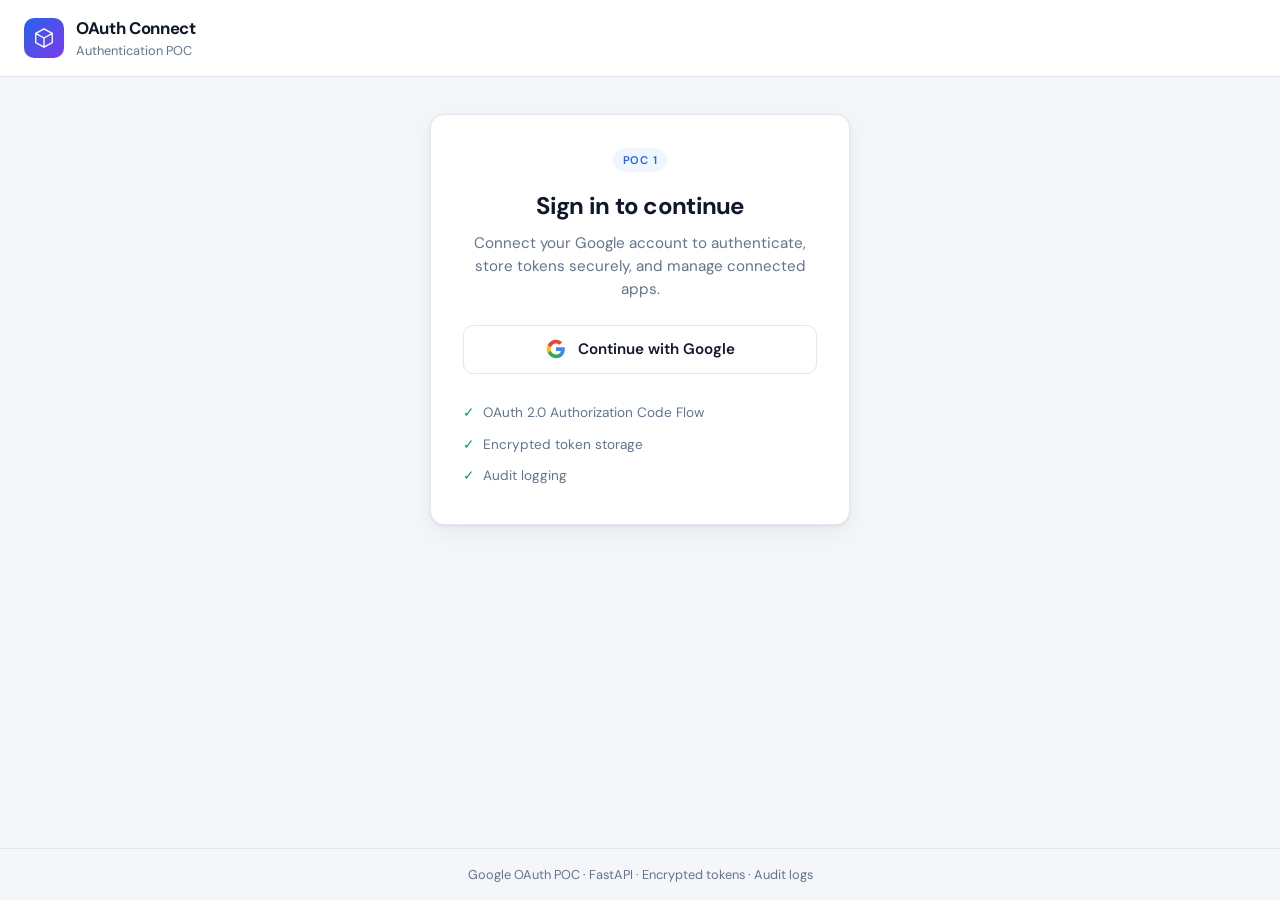
==== static/index.html @ 6852801d "Initial FastAPI Google OAuth implementation" ====
<!DOCTYPE html>
<html lang="en">
<head>
  <meta charset="UTF-8" />
  <meta name="viewport" content="width=device-width, initial-scale=1.0" />
  <title>Google OAuth POC</title>
  <link rel="preconnect" href="https://fonts.googleapis.com" />
  <link rel="preconnect" href="https://fonts.gstatic.com" crossorigin />
  <link href="https://fonts.googleapis.com/css2?family=DM+Sans:ital,opsz,wght@0,9..40,400;0,9..40,500;0,9..40,600;0,9..40,700;1,9..40,400&display=swap" rel="stylesheet" />
  <link rel="stylesheet" href="/static/css/styles.css" />
</head>
<body>
  <div class="app">
    <header class="header">
      <div class="brand">
        <div class="brand-icon" aria-hidden="true">
          <svg viewBox="0 0 24 24" fill="none" xmlns="http://www.w3.org/2000/svg">
            <path d="M12 2L3 7v10l9 5 9-5V7l-9-5z" stroke="currentColor" stroke-width="1.5" stroke-linejoin="round"/>
            <path d="M12 22V12M3 7l9 5 9-5" stroke="currentColor" stroke-width="1.5" stroke-linejoin="round"/>
          </svg>
        </div>
        <div>
          <h1 class="brand-title">OAuth Connect</h1>
          <p class="brand-subtitle">Authentication POC</p>
        </div>
      </div>
      <nav class="header-nav" id="header-nav" hidden>
        <span class="header-user" id="header-user"></span>
      </nav>
    </header>

    <main class="main">
      <!-- Loading -->
      <section class="panel panel-center" id="view-loading">
        <div class="spinner" aria-label="Loading"></div>
        <p class="muted">Checking session…</p>
      </section>

      <!-- Login -->
      <section class="panel panel-center" id="view-login" hidden>
        <div class="login-card">
          <div class="login-badge">POC 1</div>
          <h2 class="login-title">Sign in to continue</h2>
          <p class="login-desc">
            Connect your Google account to authenticate, store tokens securely,
            and manage connected apps.
          </p>
          <a href="/auth/google/login" class="btn-google" id="btn-google-login">
            <svg class="google-icon" viewBox="0 0 24 24" aria-hidden="true">
              <path fill="#4285F4" d="M22.56 12.25c0-.78-.07-1.53-.2-2.25H12v4.26h5.92a5.06 5.06 0 0 1-2.2 3.32v2.77h3.57c2.08-1.92 3.28-4.74 3.28-8.1z"/>
              <path fill="#34A853" d="M12 23c2.97 0 5.46-.98 7.28-2.66l-3.57-2.77c-.98.66-2.23 1.06-3.71 1.06-2.86 0-5.29-1.93-6.16-4.53H2.18v2.84C3.99 20.53 7.7 23 12 23z"/>
              <path fill="#FBBC05" d="M5.84 14.09c-.22-.66-.35-1.36-.35-2.09s.13-1.43.35-2.09V7.07H2.18C1.43 8.55 1 10.22 1 12s.43 3.45 1.18 4.93l2.85-2.22.81-.62z"/>
              <path fill="#EA4335" d="M12 5.38c1.62 0 3.06.56 4.21 1.64l3.15-3.15C17.45 2.09 14.97 1 12 1 7.7 1 3.99 3.47 2.18 7.07l3.66 2.84c.87-2.6 3.3-4.53 6.16-4.53z"/>
            </svg>
            Continue with Google
          </a>
          <ul class="feature-list">
            <li>OAuth 2.0 Authorization Code Flow</li>
            <li>Encrypted token storage</li>
            <li>Audit logging</li>
          </ul>
        </div>
      </section>

      <!-- Dashboard -->
      <section class="dashboard" id="view-dashboard" hidden>
        <div class="alert alert-success" id="alert-success" hidden role="alert"></div>

        <div class="grid">
          <!-- Profile -->
          <article class="card">
            <div class="card-header">
              <h2>Profile</h2>
              <span class="badge badge-success">Authenticated</span>
            </div>
            <div class="profile">
              <img class="profile-avatar" id="profile-avatar" src="" alt="" hidden />
              <div class="profile-avatar profile-avatar-fallback" id="profile-avatar-fallback" aria-hidden="true"></div>
              <div class="profile-info">
                <h3 class="profile-name" id="profile-name"></h3>
                <p class="profile-email" id="profile-email"></p>
                <p class="profile-meta muted">User ID: <span id="profile-id"></span></p>
              </div>
            </div>
          </article>

          <!-- Connected apps -->
          <article class="card">
            <div class="card-header">
              <h2>Connected Apps</h2>
              <button type="button" class="btn-icon" id="btn-refresh" title="Refresh">
                <svg viewBox="0 0 24 24" fill="none" stroke="currentColor" stroke-width="2">
                  <path d="M23 4v6h-6M1 20v-6h6"/>
                  <path d="M3.51 9a9 9 0 0 1 14.85-3.36L23 10M1 14l4.64 4.36A9 9 0 0 0 20.49 15"/>
                </svg>
              </button>
            </div>
            <div class="connected-list" id="connected-list">
              <p class="muted empty-state">Loading connected apps…</p>
            </div>
          </article>

          <!-- Actions -->
          <article class="card card-wide">
            <div class="card-header">
              <h2>Account Actions</h2>
            </div>
            <p class="card-desc muted">
              Disconnecting removes stored OAuth tokens from the database and marks
              the Google connection as disconnected. Audit logs are preserved.
            </p>
            <div class="actions">
              <button type="button" class="btn btn-danger" id="btn-disconnect">
                Disconnect Google
              </button>
            </div>
          </article>
        </div>
      </section>
    </main>

    <footer class="footer">
      <p>Google OAuth POC · FastAPI · Encrypted tokens · Audit logs</p>
    </footer>
  </div>

  <!-- Toast container -->
  <div class="toast-container" id="toast-container" aria-live="polite"></div>

  <!-- Disconnect confirmation modal -->
  <dialog class="modal" id="modal-disconnect">
    <form method="dialog" class="modal-content">
      <h3>Disconnect Google?</h3>
      <p class="muted">Stored tokens will be deleted. You can reconnect anytime.</p>
      <div class="modal-actions">
        <button type="button" class="btn btn-secondary" id="modal-cancel">Cancel</button>
        <button type="button" class="btn btn-danger" id="modal-confirm">Disconnect</button>
      </div>
    </form>
  </dialog>

  <script src="/static/js/app.js" type="module"></script>
</body>
</html>
---- static/css/styles.css ----
:root {
  --bg: #f4f6f9;
  --surface: #ffffff;
  --surface-2: #f8fafc;
  --border: #e2e8f0;
  --text: #0f172a;
  --text-muted: #64748b;
  --primary: #2563eb;
  --primary-hover: #1d4ed8;
  --success: #059669;
  --success-bg: #ecfdf5;
  --danger: #dc2626;
  --danger-hover: #b91c1c;
  --danger-bg: #fef2f2;
  --shadow: 0 1px 3px rgba(15, 23, 42, 0.08), 0 8px 24px rgba(15, 23, 42, 0.06);
  --radius: 14px;
  --font: "DM Sans", system-ui, -apple-system, sans-serif;
}

*,
*::before,
*::after {
  box-sizing: border-box;
}

[hidden] {
  display: none !important;
}


html,
body {
  margin: 0;
  min-height: 100%;
}

body {
  font-family: var(--font);
  background: var(--bg);
  color: var(--text);
  line-height: 1.5;
}

.app {
  min-height: 100vh;
  display: flex;
  flex-direction: column;
}

/* Header */
.header {
  display: flex;
  align-items: center;
  justify-content: space-between;
  padding: 1rem 1.5rem;
  background: var(--surface);
  border-bottom: 1px solid var(--border);
}

.brand {
  display: flex;
  align-items: center;
  gap: 0.75rem;
}

.brand-icon {
  width: 40px;
  height: 40px;
  display: grid;
  place-items: center;
  background: linear-gradient(135deg, #2563eb, #7c3aed);
  color: white;
  border-radius: 10px;
}

.brand-icon svg {
  width: 22px;
  height: 22px;
}

.brand-title {
  margin: 0;
  font-size: 1.05rem;
  font-weight: 700;
  letter-spacing: -0.02em;
}

.brand-subtitle {
  margin: 0;
  font-size: 0.8rem;
  color: var(--text-muted);
}

.header-user {
  font-size: 0.875rem;
  color: var(--text-muted);
}

/* Main */
.main {
  flex: 1;
  padding: 2rem 1.5rem;
  max-width: 960px;
  width: 100%;
  margin: 0 auto;
}

.panel-center {
  display: flex;
  flex-direction: column;
  align-items: center;
  justify-content: center;
  min-height: 420px;
  gap: 1rem;
}

/* Login */
.login-card {
  width: 100%;
  max-width: 420px;
  background: var(--surface);
  border: 1px solid var(--border);
  border-radius: var(--radius);
  padding: 2rem;
  box-shadow: var(--shadow);
  text-align: center;
}

.login-badge {
  display: inline-block;
  font-size: 0.7rem;
  font-weight: 600;
  letter-spacing: 0.06em;
  text-transform: uppercase;
  color: var(--primary);
  background: #eff6ff;
  padding: 0.25rem 0.6rem;
  border-radius: 999px;
  margin-bottom: 1rem;
}

.login-title {
  margin: 0 0 0.5rem;
  font-size: 1.5rem;
  font-weight: 700;
  letter-spacing: -0.03em;
}

.login-desc {
  margin: 0 0 1.5rem;
  color: var(--text-muted);
  font-size: 0.95rem;
}

.btn-google {
  display: inline-flex;
  align-items: center;
  justify-content: center;
  gap: 0.75rem;
  width: 100%;
  padding: 0.75rem 1.25rem;
  background: var(--surface);
  border: 1px solid var(--border);
  border-radius: 10px;
  font-family: inherit;
  font-size: 0.95rem;
  font-weight: 600;
  color: var(--text);
  text-decoration: none;
  cursor: pointer;
  transition: background 0.15s, box-shadow 0.15s, transform 0.1s;
}

.btn-google:hover {
  background: var(--surface-2);
  box-shadow: 0 2px 8px rgba(15, 23, 42, 0.08);
}

.btn-google:active {
  transform: scale(0.98);
}

.google-icon {
  width: 20px;
  height: 20px;
}

.feature-list {
  list-style: none;
  padding: 0;
  margin: 1.5rem 0 0;
  text-align: left;
  font-size: 0.85rem;
  color: var(--text-muted);
}

.feature-list li {
  padding: 0.35rem 0 0.35rem 1.25rem;
  position: relative;
}

.feature-list li::before {
  content: "✓";
  position: absolute;
  left: 0;
  color: var(--success);
  font-weight: 700;
}

/* Dashboard */
.dashboard {
  animation: fadeIn 0.3s ease;
}

@keyframes fadeIn {
  from { opacity: 0; transform: translateY(8px); }
  to { opacity: 1; transform: translateY(0); }
}

.grid {
  display: grid;
  grid-template-columns: 1fr 1fr;
  gap: 1.25rem;
}

.card-wide {
  grid-column: 1 / -1;
}

.card {
  background: var(--surface);
  border: 1px solid var(--border);
  border-radius: var(--radius);
  padding: 1.25rem 1.5rem;
  box-shadow: var(--shadow);
}

.card-header {
  display: flex;
  align-items: center;
  justify-content: space-between;
  margin-bottom: 1rem;
}

.card-header h2 {
  margin: 0;
  font-size: 1rem;
  font-weight: 700;
}

.card-desc {
  margin: 0 0 1rem;
  font-size: 0.9rem;
}

/* Profile */
.profile {
  display: flex;
  align-items: center;
  gap: 1rem;
}

.profile-avatar {
  width: 64px;
  height: 64px;
  border-radius: 50%;
  object-fit: cover;
  border: 2px solid var(--border);
}

.profile-avatar-fallback {
  display: grid;
  place-items: center;
  background: linear-gradient(135deg, #2563eb, #7c3aed);
  color: white;
  font-size: 1.5rem;
  font-weight: 700;
}

.profile-name {
  margin: 0 0 0.15rem;
  font-size: 1.15rem;
  font-weight: 700;
}

.profile-email {
  margin: 0 0 0.25rem;
  color: var(--text-muted);
  font-size: 0.9rem;
}

.profile-meta {
  margin: 0;
  font-size: 0.8rem;
}

/* Connected apps */
.connected-list {
  display: flex;
  flex-direction: column;
  gap: 0.75rem;
}

.connected-item {
  display: flex;
  align-items: center;
  justify-content: space-between;
  padding: 0.85rem 1rem;
  background: var(--surface-2);
  border: 1px solid var(--border);
  border-radius: 10px;
}

.connected-provider {
  display: flex;
  align-items: center;
  gap: 0.65rem;
  font-weight: 600;
  text-transform: capitalize;
}

.provider-dot {
  width: 10px;
  height: 10px;
  border-radius: 50%;
  background: var(--success);
}

.provider-dot.disconnected {
  background: var(--text-muted);
}

.connected-meta {
  font-size: 0.8rem;
  color: var(--text-muted);
  margin-top: 0.15rem;
}

/* Badges */
.badge {
  font-size: 0.7rem;
  font-weight: 600;
  padding: 0.2rem 0.55rem;
  border-radius: 999px;
  text-transform: uppercase;
  letter-spacing: 0.04em;
}

.badge-success {
  background: var(--success-bg);
  color: var(--success);
}

.badge-connected {
  background: var(--success-bg);
  color: var(--success);
}

.badge-disconnected {
  background: #f1f5f9;
  color: var(--text-muted);
}

/* Buttons */
.btn {
  font-family: inherit;
  font-size: 0.9rem;
  font-weight: 600;
  padding: 0.6rem 1.1rem;
  border-radius: 8px;
  border: none;
  cursor: pointer;
  transition: background 0.15s, transform 0.1s;
}

.btn:active {
  transform: scale(0.98);
}

.btn-danger {
  background: var(--danger);
  color: white;
}

.btn-danger:hover {
  background: var(--danger-hover);
}

.btn-secondary {
  background: var(--surface-2);
  color: var(--text);
  border: 1px solid var(--border);
}

.btn-secondary:hover {
  background: var(--border);
}

.btn-icon {
  background: none;
  border: none;
  padding: 0.35rem;
  cursor: pointer;
  color: var(--text-muted);
  border-radius: 6px;
  display: grid;
  place-items: center;
}

.btn-icon:hover {
  background: var(--surface-2);
  color: var(--text);
}

.btn-icon svg {
  width: 18px;
  height: 18px;
}

.btn-icon:disabled {
  opacity: 0.5;
  cursor: not-allowed;
}

.actions {
  display: flex;
  gap: 0.75rem;
}

/* Alert */
.alert {
  padding: 0.85rem 1rem;
  border-radius: 10px;
  margin-bottom: 1.25rem;
  font-size: 0.9rem;
}

.alert-success {
  background: var(--success-bg);
  color: #065f46;
  border: 1px solid #a7f3d0;
}

/* Utilities */
.muted {
  color: var(--text-muted);
}

.empty-state {
  margin: 0;
  font-size: 0.9rem;
}

/* Spinner */
.spinner {
  width: 36px;
  height: 36px;
  border: 3px solid var(--border);
  border-top-color: var(--primary);
  border-radius: 50%;
  animation: spin 0.7s linear infinite;
}

@keyframes spin {
  to { transform: rotate(360deg); }
}

/* Footer */
.footer {
  padding: 1rem 1.5rem;
  text-align: center;
  font-size: 0.8rem;
  color: var(--text-muted);
  border-top: 1px solid var(--border);
}

.footer p {
  margin: 0;
}

/* Toast */
.toast-container {
  position: fixed;
  bottom: 1.5rem;
  right: 1.5rem;
  display: flex;
  flex-direction: column;
  gap: 0.5rem;
  z-index: 1000;
}

.toast {
  padding: 0.85rem 1.1rem;
  border-radius: 10px;
  font-size: 0.875rem;
  font-weight: 500;
  box-shadow: 0 4px 20px rgba(15, 23, 42, 0.15);
  animation: slideIn 0.25s ease;
  max-width: 320px;
}

@keyframes slideIn {
  from { opacity: 0; transform: translateX(20px); }
  to { opacity: 1; transform: translateX(0); }
}

.toast-success {
  background: #065f46;
  color: white;
}

.toast-error {
  background: var(--danger);
  color: white;
}

/* Modal */
.modal {
  border: none;
  border-radius: var(--radius);
  padding: 0;
  box-shadow: 0 20px 60px rgba(15, 23, 42, 0.2);
  max-width: 400px;
  width: calc(100% - 2rem);
}

.modal::backdrop {
  background: rgba(15, 23, 42, 0.4);
}

.modal-content {
  padding: 1.5rem;
}

.modal-content h3 {
  margin: 0 0 0.5rem;
  font-size: 1.1rem;
}

.modal-content p {
  margin: 0 0 1.25rem;
  font-size: 0.9rem;
}

.modal-actions {
  display: flex;
  justify-content: flex-end;
  gap: 0.75rem;
}

/* Responsive */
@media (max-width: 640px) {
  .grid {
    grid-template-columns: 1fr;
  }

  .card-wide {
    grid-column: auto;
  }

  .profile {
    flex-direction: column;
    text-align: center;
  }

  .main {
    padding: 1.25rem 1rem;
  }
}
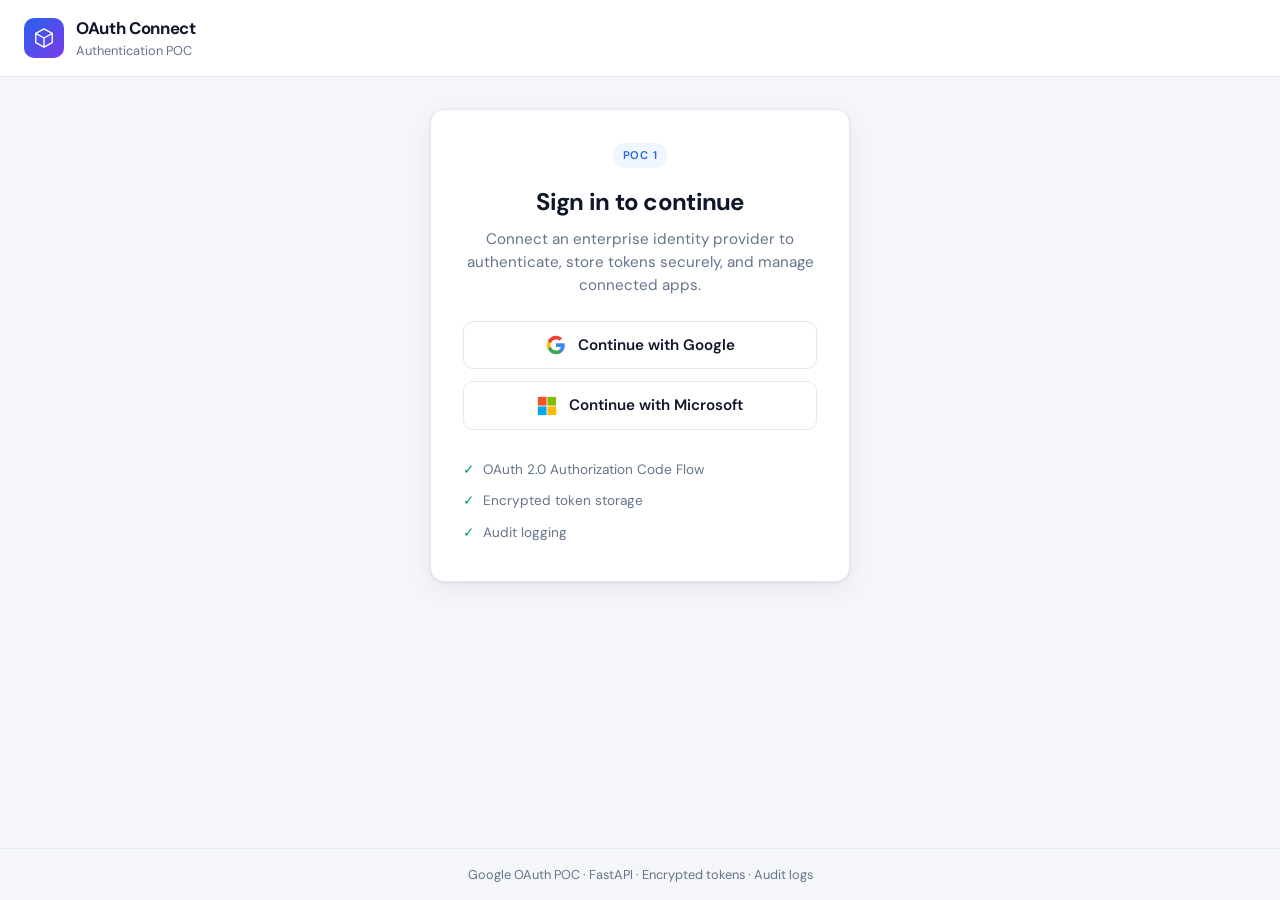
==== commit dfd593af: "only google is working" ====
--- a/static/index.html
+++ b/static/index.html
@@ -42,18 +42,29 @@
           <div class="login-badge">POC 1</div>
           <h2 class="login-title">Sign in to continue</h2>
           <p class="login-desc">
-            Connect your Google account to authenticate, store tokens securely,
+            Connect an enterprise identity provider to authenticate, store tokens securely,
             and manage connected apps.
           </p>
-          <a href="/auth/google/login" class="btn-google" id="btn-google-login">
-            <svg class="google-icon" viewBox="0 0 24 24" aria-hidden="true">
-              <path fill="#4285F4" d="M22.56 12.25c0-.78-.07-1.53-.2-2.25H12v4.26h5.92a5.06 5.06 0 0 1-2.2 3.32v2.77h3.57c2.08-1.92 3.28-4.74 3.28-8.1z"/>
-              <path fill="#34A853" d="M12 23c2.97 0 5.46-.98 7.28-2.66l-3.57-2.77c-.98.66-2.23 1.06-3.71 1.06-2.86 0-5.29-1.93-6.16-4.53H2.18v2.84C3.99 20.53 7.7 23 12 23z"/>
-              <path fill="#FBBC05" d="M5.84 14.09c-.22-.66-.35-1.36-.35-2.09s.13-1.43.35-2.09V7.07H2.18C1.43 8.55 1 10.22 1 12s.43 3.45 1.18 4.93l2.85-2.22.81-.62z"/>
-              <path fill="#EA4335" d="M12 5.38c1.62 0 3.06.56 4.21 1.64l3.15-3.15C17.45 2.09 14.97 1 12 1 7.7 1 3.99 3.47 2.18 7.07l3.66 2.84c.87-2.6 3.3-4.53 6.16-4.53z"/>
-            </svg>
-            Continue with Google
-          </a>
+          <div style="display: flex; flex-direction: column; gap: 0.75rem; width: 100%; margin-bottom: 1.5rem;">
+            <a href="/auth/google/login" class="btn-provider" id="btn-google-login">
+              <svg class="google-icon" viewBox="0 0 24 24" aria-hidden="true" style="width:20px; height:20px;">
+                <path fill="#4285F4" d="M22.56 12.25c0-.78-.07-1.53-.2-2.25H12v4.26h5.92a5.06 5.06 0 0 1-2.2 3.32v2.77h3.57c2.08-1.92 3.28-4.74 3.28-8.1z"/>
+                <path fill="#34A853" d="M12 23c2.97 0 5.46-.98 7.28-2.66l-3.57-2.77c-.98.66-2.23 1.06-3.71 1.06-2.86 0-5.29-1.93-6.16-4.53H2.18v2.84C3.99 20.53 7.7 23 12 23z"/>
+                <path fill="#FBBC05" d="M5.84 14.09c-.22-.66-.35-1.36-.35-2.09s.13-1.43.35-2.09V7.07H2.18C1.43 8.55 1 10.22 1 12s.43 3.45 1.18 4.93l2.85-2.22.81-.62z"/>
+                <path fill="#EA4335" d="M12 5.38c1.62 0 3.06.56 4.21 1.64l3.15-3.15C17.45 2.09 14.97 1 12 1 7.7 1 3.99 3.47 2.18 7.07l3.66 2.84c.87-2.6 3.3-4.53 6.16-4.53z"/>
+              </svg>
+              Continue with Google
+            </a>
+            <a href="/auth/microsoft/login" class="btn-provider" id="btn-microsoft-login">
+              <svg viewBox="0 0 23 23" style="width:20px; height:20px;" aria-hidden="true">
+                <path fill="#f35325" d="M1 1h10v10H1z"/>
+                <path fill="#81bc06" d="M12 1h10v10H12z"/>
+                <path fill="#05a6f0" d="M1 12h10v10H1z"/>
+                <path fill="#ffba08" d="M12 12h10v10H12z"/>
+              </svg>
+              Continue with Microsoft
+            </a>
+          </div>
           <ul class="feature-list">
             <li>OAuth 2.0 Authorization Code Flow</li>
             <li>Encrypted token storage</li>
@@ -100,21 +111,7 @@
             </div>
           </article>
 
-          <!-- Actions -->
-          <article class="card card-wide">
-            <div class="card-header">
-              <h2>Account Actions</h2>
-            </div>
-            <p class="card-desc muted">
-              Disconnecting removes stored OAuth tokens from the database and marks
-              the Google connection as disconnected. Audit logs are preserved.
-            </p>
-            <div class="actions">
-              <button type="button" class="btn btn-danger" id="btn-disconnect">
-                Disconnect Google
-              </button>
-            </div>
-          </article>
+
         </div>
       </section>
     </main>
@@ -130,7 +127,7 @@
   <!-- Disconnect confirmation modal -->
   <dialog class="modal" id="modal-disconnect">
     <form method="dialog" class="modal-content">
-      <h3>Disconnect Google?</h3>
+      <h3 id="modal-disconnect-title">Disconnect Provider?</h3>
       <p class="muted">Stored tokens will be deleted. You can reconnect anytime.</p>
       <div class="modal-actions">
         <button type="button" class="btn btn-secondary" id="modal-cancel">Cancel</button>
--- a/static/css/styles.css
+++ b/static/css/styles.css
@@ -152,7 +152,8 @@
   font-size: 0.95rem;
 }
 
-.btn-google {
+.btn-google,
+.btn-provider {
   display: inline-flex;
   align-items: center;
   justify-content: center;
@@ -171,16 +172,19 @@
   transition: background 0.15s, box-shadow 0.15s, transform 0.1s;
 }
 
-.btn-google:hover {
+.btn-google:hover,
+.btn-provider:hover {
   background: var(--surface-2);
   box-shadow: 0 2px 8px rgba(15, 23, 42, 0.08);
 }
 
-.btn-google:active {
+.btn-google:active,
+.btn-provider:active {
   transform: scale(0.98);
 }
 
-.google-icon {
+.google-icon,
+.provider-icon {
   width: 20px;
   height: 20px;
 }
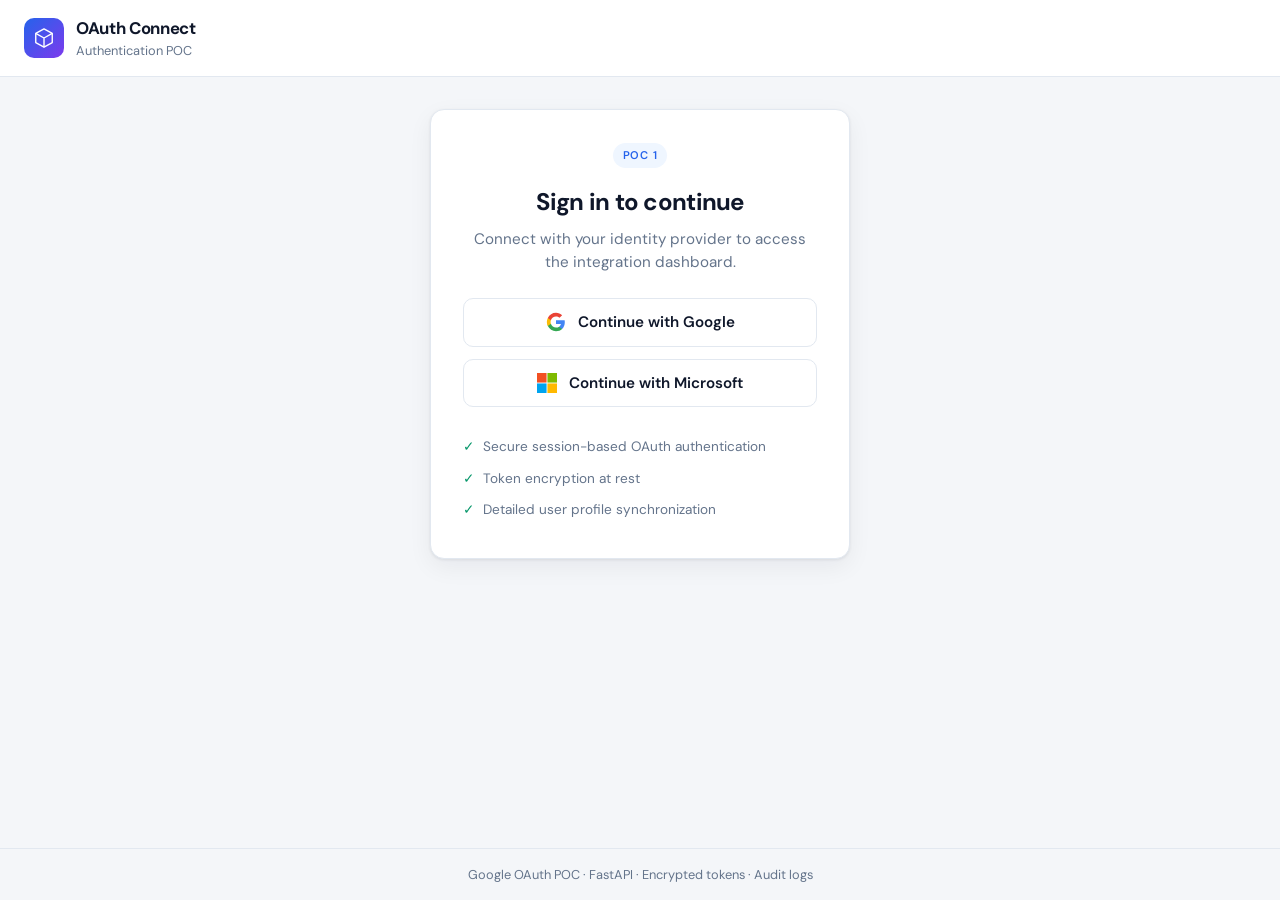
==== commit 629915da: "Calender_Intergration_Done" ====
--- a/static/index.html
+++ b/static/index.html
@@ -7,7 +7,7 @@
   <link rel="preconnect" href="https://fonts.googleapis.com" />
   <link rel="preconnect" href="https://fonts.gstatic.com" crossorigin />
   <link href="https://fonts.googleapis.com/css2?family=DM+Sans:ital,opsz,wght@0,9..40,400;0,9..40,500;0,9..40,600;0,9..40,700;1,9..40,400&display=swap" rel="stylesheet" />
-  <link rel="stylesheet" href="/static/css/styles.css" />
+  <link rel="stylesheet" href="/static/css/styles.css?v=1.2" />
 </head>
 <body>
   <div class="app">
@@ -30,78 +30,72 @@
     </header>
 
     <main class="main">
-      <!-- Loading -->
-      <section class="panel panel-center" id="view-loading">
-        <div class="spinner" aria-label="Loading"></div>
-        <p class="muted">Checking session…</p>
-      </section>
-
-      <!-- Login -->
-      <section class="panel panel-center" id="view-login" hidden>
-        <div class="login-card">
-          <div class="login-badge">POC 1</div>
+      <!-- Success/Error alert top -->
+      <div class="alert alert-success" id="alert-success" hidden></div>
+
+      <!-- View: Loading -->
+      <div id="view-loading" class="panel-center">
+        <div class="spinner" aria-label="Loading page content"></div>
+      </div>
+
+      <!-- View: Login -->
+      <div id="view-login" class="panel-center" hidden>
+        <article class="login-card">
+          <span class="login-badge">POC 1</span>
           <h2 class="login-title">Sign in to continue</h2>
-          <p class="login-desc">
-            Connect an enterprise identity provider to authenticate, store tokens securely,
-            and manage connected apps.
-          </p>
-          <div style="display: flex; flex-direction: column; gap: 0.75rem; width: 100%; margin-bottom: 1.5rem;">
-            <a href="/auth/google/login" class="btn-provider" id="btn-google-login">
-              <svg class="google-icon" viewBox="0 0 24 24" aria-hidden="true" style="width:20px; height:20px;">
-                <path fill="#4285F4" d="M22.56 12.25c0-.78-.07-1.53-.2-2.25H12v4.26h5.92a5.06 5.06 0 0 1-2.2 3.32v2.77h3.57c2.08-1.92 3.28-4.74 3.28-8.1z"/>
-                <path fill="#34A853" d="M12 23c2.97 0 5.46-.98 7.28-2.66l-3.57-2.77c-.98.66-2.23 1.06-3.71 1.06-2.86 0-5.29-1.93-6.16-4.53H2.18v2.84C3.99 20.53 7.7 23 12 23z"/>
-                <path fill="#FBBC05" d="M5.84 14.09c-.22-.66-.35-1.36-.35-2.09s.13-1.43.35-2.09V7.07H2.18C1.43 8.55 1 10.22 1 12s.43 3.45 1.18 4.93l2.85-2.22.81-.62z"/>
-                <path fill="#EA4335" d="M12 5.38c1.62 0 3.06.56 4.21 1.64l3.15-3.15C17.45 2.09 14.97 1 12 1 7.7 1 3.99 3.47 2.18 7.07l3.66 2.84c.87-2.6 3.3-4.53 6.16-4.53z"/>
+          <p class="login-desc">Connect with your identity provider to access the integration dashboard.</p>
+          <div style="display: flex; flex-direction: column; gap: 0.75rem; width: 100%;">
+            <a href="/auth/google/login" class="btn-google">
+              <svg class="google-icon" viewBox="0 0 24 24" xmlns="http://www.w3.org/2000/svg">
+                <path d="M22.56 12.25c0-.78-.07-1.53-.2-2.25H12v4.26h5.92c-.26 1.37-1.04 2.53-2.21 3.31v2.77h3.57c2.08-1.92 3.28-4.74 3.28-8.09z" fill="#4285F4"/>
+                <path d="M12 23c2.97 0 5.46-.98 7.28-2.66l-3.57-2.77c-.98.66-2.23 1.06-3.71 1.06-2.86 0-5.29-1.93-6.16-4.53H2.18v2.84C3.99 20.53 7.7 23 12 23z" fill="#34A853"/>
+                <path d="M5.84 14.09c-.22-.66-.35-1.36-.35-2.09s.13-1.43.35-2.09V7.06H2.18C1.43 8.55 1 10.22 1 12s.43 3.45 1.18 4.94l2.85-2.22.81-.63z" fill="#FBBC05"/>
+                <path d="M12 5.38c1.62 0 3.06.56 4.21 1.64l3.15-3.15C17.45 2.09 14.97 1 12 1 7.7 1 3.99 3.47 2.18 7.06l3.66 2.84c.87-2.6 3.3-4.52 6.16-4.52z" fill="#EA4335"/>
               </svg>
               Continue with Google
             </a>
-            <a href="/auth/microsoft/login" class="btn-provider" id="btn-microsoft-login">
-              <svg viewBox="0 0 23 23" style="width:20px; height:20px;" aria-hidden="true">
-                <path fill="#f35325" d="M1 1h10v10H1z"/>
-                <path fill="#81bc06" d="M12 1h10v10H12z"/>
-                <path fill="#05a6f0" d="M1 12h10v10H1z"/>
-                <path fill="#ffba08" d="M12 12h10v10H12z"/>
+            <a href="/auth/microsoft/login" class="btn-provider">
+              <svg class="provider-icon" viewBox="0 0 23 23" xmlns="http://www.w3.org/2000/svg">
+                <path d="M0 0h11v11H0z" fill="#F25022"/><path d="M12 0h11v11H12z" fill="#7FBA00"/><path d="M0 12h11v11H0z" fill="#00A4EF"/><path d="M12 12h11v11H12z" fill="#FFB900"/>
               </svg>
               Continue with Microsoft
             </a>
           </div>
           <ul class="feature-list">
-            <li>OAuth 2.0 Authorization Code Flow</li>
-            <li>Encrypted token storage</li>
-            <li>Audit logging</li>
+            <li>Secure session-based OAuth authentication</li>
+            <li>Token encryption at rest</li>
+            <li>Detailed user profile synchronization</li>
           </ul>
-        </div>
-      </section>
-
-      <!-- Dashboard -->
-      <section class="dashboard" id="view-dashboard" hidden>
-        <div class="alert alert-success" id="alert-success" hidden role="alert"></div>
-
-        <div class="grid">
-          <!-- Profile -->
+        </article>
+      </div>
+
+      <!-- View: Dashboard -->
+      <div id="view-dashboard" class="dashboard" hidden>
+        <section class="grid">
+          
+          <!-- Profile Card -->
           <article class="card">
             <div class="card-header">
               <h2>Profile</h2>
               <span class="badge badge-success">Authenticated</span>
             </div>
             <div class="profile">
-              <img class="profile-avatar" id="profile-avatar" src="" alt="" hidden />
-              <div class="profile-avatar profile-avatar-fallback" id="profile-avatar-fallback" aria-hidden="true"></div>
-              <div class="profile-info">
-                <h3 class="profile-name" id="profile-name"></h3>
-                <p class="profile-email" id="profile-email"></p>
-                <p class="profile-meta muted">User ID: <span id="profile-id"></span></p>
+              <img class="profile-avatar" id="profile-avatar" src="" alt="Avatar" hidden />
+              <div class="profile-avatar profile-avatar-fallback" id="profile-avatar-fallback" hidden>?</div>
+              <div>
+                <h3 class="profile-name" id="profile-name">—</h3>
+                <p class="profile-email" id="profile-email">—</p>
+                <p class="profile-meta muted">User ID: <span id="profile-id">—</span></p>
               </div>
             </div>
           </article>
 
-          <!-- Connected apps -->
+          <!-- Connected Apps Card -->
           <article class="card">
             <div class="card-header">
               <h2>Connected Apps</h2>
-              <button type="button" class="btn-icon" id="btn-refresh" title="Refresh">
-                <svg viewBox="0 0 24 24" fill="none" stroke="currentColor" stroke-width="2">
-                  <path d="M23 4v6h-6M1 20v-6h6"/>
+              <button type="button" class="btn-icon" id="btn-refresh" aria-label="Refresh list">
+                <svg viewBox="0 0 24 24" fill="none" stroke="currentColor" stroke-width="2" stroke-linecap="round" stroke-linejoin="round">
                   <path d="M3.51 9a9 9 0 0 1 14.85-3.36L23 10M1 14l4.64 4.36A9 9 0 0 0 20.49 15"/>
                 </svg>
               </button>
@@ -111,9 +105,135 @@
             </div>
           </article>
 
-
-        </div>
-      </section>
+          <!-- Calendar Integration Test -->
+          <article class="card card-wide calendar-card">
+            <div class="card-header">
+              <div class="calendar-title-group">
+                <div class="calendar-icon-badge">
+                  <svg viewBox="0 0 24 24" fill="none" xmlns="http://www.w3.org/2000/svg">
+                    <path d="M19 4H5c-1.11 0-1.99.9-1.99 2L3 20c0 1.1.89 2 2 2h14c1.1 0 2-.9 2-2V6c0-1.1-.9-2-2-2zm0 16H5V10h14v10zm0-12H5V6h14v2z" fill="currentColor"/>
+                  </svg>
+                </div>
+                <div>
+                  <h2>Google Calendar Integration</h2>
+                  <p class="muted card-desc">Sync, search, and view your schedule dynamically</p>
+                </div>
+              </div>
+            </div>
+
+            <div class="calendar-tabs">
+              <button type="button" class="tab-btn active" id="tab-btn-view">
+                <svg viewBox="0 0 24 24" fill="none" xmlns="http://www.w3.org/2000/svg" class="tab-icon" style="width:16px; height:16px; margin-right:4px;"><path d="M12 4.5C7 4.5 2.73 7.61 1 12c1.73 4.39 6 7.5 11 7.5s9.27-3.11 11-7.5c-1.73-4.39-6-7.5-11-7.5zM12 17c-2.76 0-5-2.24-5-5s2.24-5 5-5 5 2.24 5 5-2.24 5-5 5zm0-8c-1.66 0-3 1.34-3 3s1.34 3 3 3 3-1.34 3-3-1.34-3-3-3z" fill="currentColor"/></svg>
+                View & Search
+              </button>
+              <button type="button" class="tab-btn" id="tab-btn-create">
+                <svg viewBox="0 0 24 24" fill="none" xmlns="http://www.w3.org/2000/svg" class="tab-icon" style="width:16px; height:16px; margin-right:4px;"><path d="M19 13h-6v6h-2v-6H5v-2h6V5h2v6h6v2z" fill="currentColor"/></svg>
+                Create Event
+              </button>
+            </div>
+
+            <!-- View Events Section -->
+            <div id="section-cal-view">
+              <div class="calendar-chat-container">
+                <div class="chat-input-wrapper">
+                  <svg viewBox="0 0 24 24" fill="none" xmlns="http://www.w3.org/2000/svg" class="chat-input-icon">
+                    <path d="M20 2H4c-1.1 0-1.99.9-1.99 2L2 22l4-4h14c1.1 0 2-.9 2-2V4c0-1.1-.9-2-2-2zM6 9h12v2H6V9zm8 5H6v-2h8v2zm4-6H6V6h12v2z" fill="currentColor"/>
+                  </svg>
+                  <input type="text" id="cal-chat-input" class="chat-control" placeholder="Ask AI: 'what are my events tomorrow?' or 'create meeting tomorrow at 3pm called Team Sync'" />
+                  <button type="button" class="btn btn-chat-submit" id="btn-chat-submit">Ask AI</button>
+                </div>
+              </div>
+
+              <div class="calendar-form-container">
+                <div class="form-grid">
+                  <div class="form-group">
+                    <label for="cal-start">
+                      <svg viewBox="0 0 24 24" fill="none" xmlns="http://www.w3.org/2000/svg" class="label-icon"><path d="M11.99 2C6.47 2 2 6.48 2 12s4.47 10 9.99 10C17.52 22 22 17.52 22 12S17.52 2 11.99 2zm3.3 14.3L11 11.5V6h2v4.7l3.7 2.2-1.4 1.4z" fill="currentColor"/></svg>
+                      Start Date & Time
+                    </label>
+                    <input type="datetime-local" id="cal-start" class="form-control" />
+                  </div>
+                  <div class="form-group">
+                    <label for="cal-end">
+                      <svg viewBox="0 0 24 24" fill="none" xmlns="http://www.w3.org/2000/svg" class="label-icon"><path d="M11.99 2C6.47 2 2 6.48 2 12s4.47 10 9.99 10C17.52 22 22 17.52 22 12S17.52 2 11.99 2zm3.3 14.3L11 11.5V6h2v4.7l3.7 2.2-1.4 1.4z" fill="currentColor"/></svg>
+                      End Date & Time
+                    </label>
+                    <input type="datetime-local" id="cal-end" class="form-control" />
+                  </div>
+                  <div class="form-group query-group">
+                    <label for="cal-query">
+                      <svg viewBox="0 0 24 24" fill="none" xmlns="http://www.w3.org/2000/svg" class="label-icon"><path d="M15.5 14h-.79l-.28-.27A6.471 6.471 0 0 0 16 9.5 6.5 6.5 0 1 0 9.5 16c1.61 0 3.09-.59 4.23-1.57l.27.28v.79l5 4.99L20.49 19l-4.99-5zm-6 0C7.01 14 5 11.99 5 9.5S7.01 5 9.5 5 14 7.01 14 9.5 11.99 14 9.5 14z" fill="currentColor"/></svg>
+                      Filter by Keywords (Optional)
+                    </label>
+                    <input type="text" id="cal-query" class="form-control" placeholder="E.g., meeting, sync, design..." />
+                  </div>
+                </div>
+                <div class="calendar-actions">
+                  <button type="button" class="btn btn-primary-gradient" id="btn-cal-fetch">
+                    <svg viewBox="0 0 24 24" fill="none" xmlns="http://www.w3.org/2000/svg" class="btn-icon-svg" style="width: 16px; height: 16px; margin-right: 4px;"><path d="M19 8l-4 4h3c0 3.31-2.69 6-6 6a5.87 5.87 0 0 1-2.8-.7l-1.46 1.46A8.954 8.954 0 0 0 12 20c4.97 0 9-4.03 9-9h3l-4-3zM6 12c0-3.31 2.69-6 6-6 1.01 0 1.97.25 2.8.7l1.46-1.46A8.954 8.954 0 0 0 12 4c-4.97 0-9 4.03-9 9H0l4 4 4-4H5z" fill="currentColor"/></svg>
+                    Sync Events
+                  </button>
+                  <button type="button" class="btn btn-secondary-modern" id="btn-cal-search">
+                    Search
+                  </button>
+                </div>
+              </div>
+            </div>
+
+            <!-- Create Event Section -->
+            <div id="section-cal-create" hidden>
+              <div class="calendar-form-container">
+                <div class="form-grid-create">
+                  <div class="form-group full-width">
+                    <label for="create-title">Event Title</label>
+                    <input type="text" id="create-title" class="form-control" placeholder="E.g., Team Weekly Sync" />
+                  </div>
+                  <div class="form-group">
+                    <label for="create-start">Start Date & Time</label>
+                    <input type="datetime-local" id="create-start" class="form-control" />
+                  </div>
+                  <div class="form-group">
+                    <label for="create-end">End Date & Time</label>
+                    <input type="datetime-local" id="create-end" class="form-control" />
+                  </div>
+                  <div class="form-group full-width">
+                    <label for="create-location">Location (Optional)</label>
+                    <input type="text" id="create-location" class="form-control" placeholder="E.g., Conference Room A, Google Meet..." />
+                  </div>
+                  <div class="form-group full-width">
+                    <label for="create-description">Description (Optional)</label>
+                    <textarea id="create-description" class="form-control" rows="3" placeholder="E.g., Review weekly progress and milestones..." style="height: auto; min-height: 80px;"></textarea>
+                  </div>
+                </div>
+                <div class="calendar-actions" style="margin-top: 1.25rem;">
+                  <button type="button" class="btn btn-primary-gradient" id="btn-cal-create-submit">
+                    <svg viewBox="0 0 24 24" fill="none" xmlns="http://www.w3.org/2000/svg" class="btn-icon-svg" style="width: 16px; height: 16px; margin-right: 4px;"><path d="M19 13h-6v6h-2v-6H5v-2h6V5h2v6h6v2z" fill="currentColor"/></svg>
+                    Create Event
+                  </button>
+                </div>
+              </div>
+            </div>
+
+            <div class="calendar-divider"></div>
+
+            <div class="events-list-wrapper">
+              <div class="events-list-header">
+                <h3>Calendar Events</h3>
+                <span class="events-count" id="events-count" style="display: none;">0 events</span>
+              </div>
+              <div class="events-list" id="events-list">
+                <div class="empty-state-container">
+                  <svg viewBox="0 0 24 24" fill="none" xmlns="http://www.w3.org/2000/svg" class="empty-state-icon">
+                    <path d="M19 4h-1V2h-2v2H8V2H6v2H5c-1.11 0-1.99.9-1.99 2L3 20c0 1.1.89 2 2 2h14c1.1 0 2-.9 2-2V6c0-1.1-.9-2-2-2zm0 16H5V10h14v10zm0-12H5V6h14v2zm-7 5h5v2h-5v-2z" fill="currentColor"/>
+                  </svg>
+                  <p class="muted empty-state-text">Select a time range and click Sync Events to pull your schedule.</p>
+                </div>
+              </div>
+            </div>
+          </article>
+
+        </section>
+      </div>
     </main>
 
     <footer class="footer">
@@ -136,6 +256,56 @@
     </form>
   </dialog>
 
-  <script src="/static/js/app.js" type="module"></script>
+  <!-- Calendar Event Detail modal -->
+  <dialog class="modal" id="modal-event-detail" style="max-width: 500px;">
+    <div class="modal-content">
+      <h3 id="event-detail-title">(No Title)</h3>
+      
+      <div class="detail-section">
+        <div class="detail-label">Time</div>
+        <div class="detail-value" id="event-detail-time">—</div>
+      </div>
+      
+      <div class="detail-section">
+        <div class="detail-label">Location</div>
+        <div class="detail-value" id="event-detail-location">—</div>
+      </div>
+      
+      <div class="detail-section">
+        <div class="detail-label">Description</div>
+        <div class="detail-value" id="event-detail-description" style="white-space: pre-wrap;">—</div>
+      </div>
+      
+      <div class="detail-section">
+        <div class="detail-label">Organizer</div>
+        <div class="detail-value" id="event-detail-organizer">—</div>
+      </div>
+      
+      <div class="detail-section">
+        <div class="detail-label">Attendees</div>
+        <div class="attendee-list" id="event-detail-attendees">
+          <p class="muted" style="margin: 0; font-size: 0.85rem;">No attendees.</p>
+        </div>
+      </div>
+
+      <div class="detail-section" id="event-detail-link-section" hidden>
+        <div class="detail-label">Meeting Link</div>
+        <div class="detail-value">
+          <a id="event-detail-link" href="#" target="_blank" class="btn btn-secondary" style="display: inline-flex; align-items: center; gap: 0.5rem; text-decoration: none; padding: 0.4rem 0.8rem; font-size: 0.85rem;">
+            <svg viewBox="0 0 24 24" fill="none" stroke="currentColor" stroke-width="2" style="width:16px; height:16px;">
+              <path d="M15 10l5 5-5 5M4 4v7a4 4 0 004 4h12"/>
+            </svg>
+            Join Meeting
+          </a>
+        </div>
+      </div>
+      
+      <div class="modal-actions" style="margin-top: 1.5rem;">
+        <button type="button" class="btn btn-secondary" id="btn-event-detail-close">Close</button>
+      </div>
+    </div>
+  </dialog>
+
+  <script src="/static/js/app.js?v=1.3" type="module"></script>
 </body>
 </html>
--- a/static/css/styles.css
+++ b/static/css/styles.css
@@ -571,3 +571,429 @@
     padding: 1.25rem 1rem;
   }
 }
+
+/* Premium Calendar Card */
+.calendar-card {
+  border: 1px solid var(--border);
+  box-shadow: 0 10px 30px rgba(15, 23, 42, 0.04);
+  background: var(--surface);
+  transition: transform 0.2s, box-shadow 0.2s;
+  padding: 2rem !important;
+}
+
+.calendar-title-group {
+  display: flex;
+  align-items: center;
+  gap: 1rem;
+}
+
+.calendar-icon-badge {
+  width: 46px;
+  height: 46px;
+  display: grid;
+  place-items: center;
+  background: rgba(37, 99, 235, 0.1);
+  color: var(--primary);
+  border-radius: 12px;
+}
+
+.calendar-icon-badge svg {
+  width: 24px;
+  height: 24px;
+}
+
+.calendar-card h2 {
+  font-size: 1.25rem !important;
+  margin: 0 0 0.15rem 0 !important;
+  font-weight: 700;
+}
+
+.calendar-card .card-desc {
+  margin: 0 !important;
+  font-size: 0.85rem;
+}
+
+.calendar-form-container {
+  margin-top: 1.5rem;
+  background: var(--surface-2);
+  border: 1px solid var(--border);
+  border-radius: 12px;
+  padding: 1.5rem;
+}
+
+.form-grid {
+  display: grid;
+  grid-template-columns: repeat(auto-fit, minmax(200px, 1fr));
+  gap: 1.25rem;
+  margin-bottom: 1.25rem;
+}
+
+@media (min-width: 768px) {
+  .form-grid {
+    grid-template-columns: 1fr 1fr 1.5fr;
+  }
+}
+
+.form-group {
+  display: flex;
+  flex-direction: column;
+}
+
+.form-group label {
+  display: flex;
+  align-items: center;
+  gap: 0.4rem;
+  font-size: 0.8rem;
+  font-weight: 600;
+  color: var(--text-muted);
+  margin-bottom: 0.5rem;
+}
+
+.label-icon {
+  width: 14px;
+  height: 14px;
+  color: var(--primary);
+}
+
+.form-control {
+  width: 100%;
+  padding: 0.75rem 1rem !important;
+  border-radius: 10px !important;
+  border: 1px solid var(--border);
+  background: var(--surface);
+  color: var(--text);
+  font-size: 0.9rem;
+  transition: border-color 0.2s, box-shadow 0.2s;
+  outline: none;
+  height: 42px;
+  box-sizing: border-box;
+}
+
+.form-control:focus {
+  border-color: var(--primary) !important;
+  box-shadow: 0 0 0 3px rgba(37, 99, 235, 0.15);
+}
+
+.calendar-actions {
+  display: flex;
+  justify-content: flex-end;
+  gap: 0.75rem;
+  align-items: center;
+}
+
+.btn-primary-gradient {
+  background: linear-gradient(135deg, var(--primary), #4f46e5);
+  color: white;
+  display: inline-flex;
+  align-items: center;
+  gap: 0.5rem;
+  padding: 0.75rem 1.5rem;
+  border-radius: 10px;
+  font-family: inherit;
+  font-size: 0.9rem;
+  font-weight: 600;
+  border: none;
+  cursor: pointer;
+  box-shadow: 0 4px 12px rgba(37, 99, 235, 0.2);
+  transition: all 0.2s;
+}
+
+.btn-primary-gradient:hover {
+  transform: translateY(-1px);
+  box-shadow: 0 6px 16px rgba(37, 99, 235, 0.3);
+  background: linear-gradient(135deg, var(--primary-hover), #4338ca);
+}
+
+.btn-secondary-modern {
+  background: var(--surface);
+  color: var(--text);
+  border: 1px solid var(--border);
+  padding: 0.75rem 1.5rem;
+  border-radius: 10px;
+  font-family: inherit;
+  font-size: 0.9rem;
+  font-weight: 600;
+  cursor: pointer;
+  transition: all 0.2s;
+}
+
+.btn-secondary-modern:hover {
+  background: var(--surface-2);
+  border-color: #cbd5e1;
+}
+
+.btn-icon-svg {
+  width: 16px;
+  height: 16px;
+}
+
+.calendar-divider {
+  height: 1px;
+  background: var(--border);
+  margin: 2rem 0;
+}
+
+.events-list-wrapper {
+  margin-top: 1rem;
+}
+
+.events-list-header {
+  display: flex;
+  justify-content: space-between;
+  align-items: center;
+  margin-bottom: 1.25rem;
+}
+
+.events-list-header h3 {
+  margin: 0;
+  font-size: 1rem;
+  font-weight: 700;
+}
+
+.events-count {
+  font-size: 0.8rem;
+  color: var(--primary);
+  background: rgba(37, 99, 235, 0.15);
+  padding: 0.25rem 0.65rem;
+  border-radius: 999px;
+  font-weight: 600;
+}
+
+.empty-state-container {
+  display: flex;
+  flex-direction: column;
+  align-items: center;
+  justify-content: center;
+  padding: 3.5rem 1.5rem;
+  text-align: center;
+  background: var(--surface-2);
+  border: 1px dashed var(--border);
+  border-radius: 12px;
+  width: 100%;
+}
+
+.empty-state-icon {
+  width: 44px;
+  height: 44px;
+  color: var(--text-muted);
+  margin-bottom: 0.85rem;
+  opacity: 0.6;
+}
+
+.empty-state-text {
+  margin: 0;
+  max-width: 320px;
+  font-size: 0.875rem;
+  line-height: 1.4;
+}
+
+/* Event List Styling */
+.events-list {
+  display: flex;
+  flex-direction: column;
+  gap: 0.75rem;
+  max-height: 450px;
+  overflow-y: auto;
+  padding-right: 0.25rem;
+}
+
+.event-item {
+  display: flex;
+  align-items: center;
+  justify-content: space-between;
+  padding: 1rem 1.25rem;
+  background: var(--surface);
+  border: 1px solid var(--border);
+  border-radius: 12px;
+  transition: all 0.2s;
+}
+
+.event-item:hover {
+  transform: translateY(-1px);
+  box-shadow: 0 4px 12px rgba(15, 23, 42, 0.05);
+  border-color: #cbd5e1;
+}
+
+.event-info {
+  display: flex;
+  flex-direction: column;
+  gap: 0.25rem;
+}
+
+.event-title {
+  font-size: 0.95rem;
+  font-weight: 600;
+  color: var(--text);
+}
+
+.event-time {
+  font-size: 0.8rem;
+  color: var(--text-muted);
+}
+
+.badge-status {
+  font-size: 0.7rem;
+  padding: 0.15rem 0.45rem;
+  border-radius: 6px;
+  text-transform: capitalize;
+  font-weight: 500;
+}
+
+.badge-status.confirmed { background: var(--success-bg); color: var(--success); }
+.badge-status.tentative { background: #fef3c7; color: #d97706; }
+.badge-status.cancelled { background: var(--danger-bg); color: var(--danger); }
+
+.detail-section {
+  margin-bottom: 1rem;
+}
+
+.detail-label {
+  font-size: 0.75rem;
+  font-weight: 700;
+  color: var(--text-muted);
+  text-transform: uppercase;
+  margin-bottom: 0.25rem;
+}
+
+.detail-value {
+  font-size: 0.9rem;
+  color: var(--text);
+}
+
+.attendee-list {
+  display: flex;
+  flex-direction: column;
+  gap: 0.35rem;
+}
+
+.attendee-item {
+  display: flex;
+  justify-content: space-between;
+  font-size: 0.85rem;
+  padding: 0.25rem 0.5rem;
+  background: #f1f5f9;
+  border-radius: 6px;
+}
+
+/* Calendar Chat/NLP Search Bar */
+.calendar-chat-container {
+  margin-top: 1rem;
+  margin-bottom: 1.25rem;
+}
+
+.chat-input-wrapper {
+  position: relative;
+  display: flex;
+  align-items: center;
+  background: var(--surface);
+  border: 2px solid var(--border);
+  border-radius: 12px;
+  padding: 0.3rem;
+  transition: border-color 0.2s, box-shadow 0.2s;
+  box-shadow: 0 4px 12px rgba(15, 23, 42, 0.03);
+}
+
+.chat-input-wrapper:focus-within {
+  border-color: var(--primary);
+  box-shadow: 0 0 0 3px rgba(37, 99, 235, 0.15);
+}
+
+.chat-input-icon {
+  width: 20px;
+  height: 20px;
+  color: var(--primary);
+  margin-left: 1rem;
+  margin-right: 0.75rem;
+  flex-shrink: 0;
+}
+
+.chat-control {
+  flex: 1;
+  border: none;
+  background: none;
+  font-family: inherit;
+  font-size: 0.95rem;
+  padding: 0.65rem 0.5rem;
+  color: var(--text);
+  outline: none;
+}
+
+.btn-chat-submit {
+  background: linear-gradient(135deg, var(--primary), #4f46e5);
+  color: white;
+  border: none;
+  padding: 0.65rem 1.5rem;
+  border-radius: 8px;
+  font-family: inherit;
+  font-size: 0.9rem;
+  font-weight: 600;
+  cursor: pointer;
+  transition: all 0.2s;
+  flex-shrink: 0;
+  box-shadow: 0 4px 12px rgba(37, 99, 235, 0.15);
+}
+
+.btn-chat-submit:hover {
+  background: linear-gradient(135deg, var(--primary-hover), #4338ca);
+  transform: translateY(-1px);
+  box-shadow: 0 6px 16px rgba(37, 99, 235, 0.25);
+}
+
+.btn-chat-submit:disabled {
+  opacity: 0.6;
+  cursor: not-allowed;
+  transform: none;
+  box-shadow: none;
+}
+
+/* Calendar Tabs */
+.calendar-tabs {
+  display: flex;
+  gap: 0.5rem;
+  margin-top: 1rem;
+  border-bottom: 1px solid var(--border);
+  padding-bottom: 0.5rem;
+}
+
+.tab-btn {
+  display: inline-flex;
+  align-items: center;
+  background: none;
+  border: none;
+  padding: 0.5rem 1.1rem;
+  font-family: inherit;
+  font-size: 0.9rem;
+  font-weight: 600;
+  color: var(--text-muted);
+  cursor: pointer;
+  border-radius: 8px;
+  transition: all 0.2s;
+}
+
+.tab-btn:hover {
+  background: var(--surface-2);
+  color: var(--text);
+}
+
+.tab-btn.active {
+  background: rgba(37, 99, 235, 0.1);
+  color: var(--primary);
+}
+
+/* Event Creation Form Grid */
+.form-grid-create {
+  display: grid;
+  grid-template-columns: 1fr 1fr;
+  gap: 1.25rem;
+}
+
+.form-grid-create .full-width {
+  grid-column: 1 / -1;
+}
+
+@media (max-width: 640px) {
+  .form-grid-create {
+    grid-template-columns: 1fr;
+  }
+}
+
